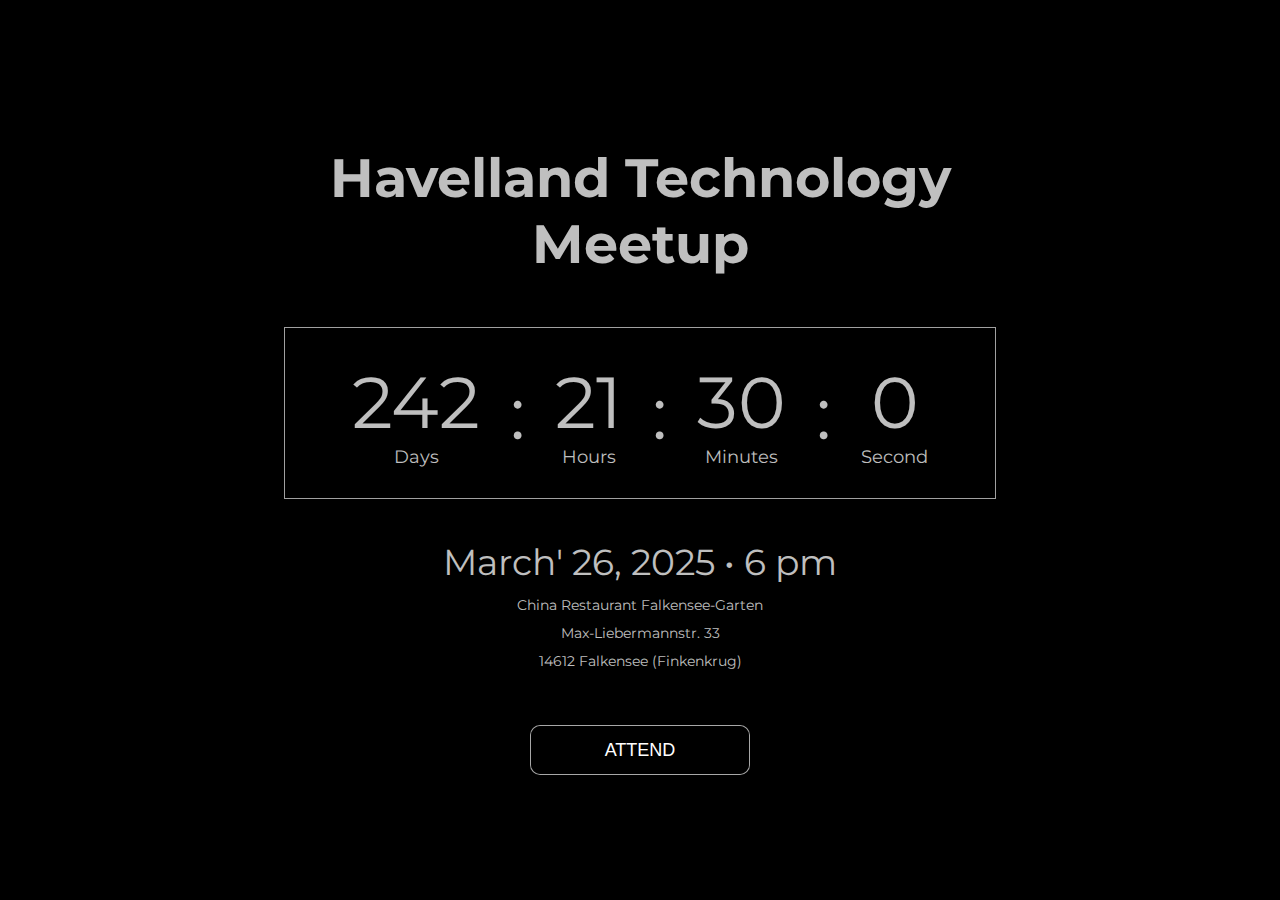
==== thirt_meetup_2/index.html @ 4dd6de37 "new version" ====
<!DOCTYPE html>
<html lang="en">
<head>
    <meta charset="UTF-8">
    <link rel="stylesheet" href="css/style.css">
    <title>HVLTech</title>
    <link rel="preconnect" href="https://fonts.googleapis.com">
    <link rel="preconnect" href="https://fonts.gstatic.com" crossorigin>
    <link href="https://fonts.googleapis.com/css2?family=Lexend:wght@100..900&family=Luckiest+Guy&family=Monoton&family=Montserrat:ital,wght@0,100..900;1,100..900&display=swap" rel="stylesheet">
</head>
<body>
<div class="main-container">
    <h1>Havelland Technology<br>Meetup</h1>
    <div class="countdown-container">
        <ul>
            <li><span id="days"></span>Days</li>
            <li><span>:</span></li>
            <li><span id="hours"></span>Hours</li>
            <li><span>:</span></li>
            <li><span id="minutes"></span>Minutes</li>
            <li><span>:</span></li>
            <li><span id="seconds"></span>Second</li>
        </ul>
    </div>
    <div class="date-conatiner">
        <p>March' 26, 2025 • 6 pm</p>
        <p><span>China Restaurant Falkensee-Garten<br>Max-Liebermannstr. 33<br>14612 Falkensee (Finkenkrug)</span></p>
    </div>

        <button class="glow-on-hover" type="button">ATTEND</button>
</div>

<script src="Javascript/index.js"></script>
</body>
</html>
---- thirt_meetup_2/css/style.css ----
*{
    margin: 0;
    padding: 0;
    box-sizing: border-box;
}
body{

    background:black;
    background-position: center;
    background-size: cover;
    background-repeat: no-repeat;
    width: 100%;
    height: 100vh;
    color: rgba(255, 255, 255, 0.75);
    font-size: 18px;
    display: flex;
    justify-content: center;
}

.main-container{
    display: flex;
    justify-content: center;
    align-items: center;
    flex-direction: column;
    width: 100%;
    height: 100%;
    font-family: "Montserrat", sans-serif;
    font-optical-sizing: auto;
    font-weight: 400;
    font-style: normal;
}

h1{
    font-size: 3em;
    padding: 20px 40px 50px 40px;
    text-align: center;
}

.countdown-container{
    display: flex;
    justify-content: center;
    align-items: center;
    border: solid 1px rgba(255, 255, 255, 0.63);
    padding: 30px 67px;
}
ul {
    list-style: none;
    display: flex;
    justify-content: center;
    align-items: center;
    flex-direction: row;
    gap: 30px;
}
ul li {
    display: flex;
    justify-content: center;
    align-items: center;
    flex-direction: column;
}
ul li span {
    font-size: 4em;
}

.date-conatiner{
    text-align: center;
    font-size: 1em;
    padding: 50px;
    line-height: 1.5em;
}
.date-conatiner p span{
    font-size:0.8em
}

.date-conatiner p:nth-child(1){
    font-size: 2em;
    padding-bottom: 15px ;
}


.glow-on-hover {
    width: 220px;
    height: 50px;
    border: solid 1px rgba(255, 255, 255, 0.63);
    outline: none;
    color: #fff;
    background: #111;
    cursor: pointer;
    position: relative;
    z-index: 0;
    border-radius: 10px;
    font-size: 1em;
}

.glow-on-hover:before {
    content: '';
    background: linear-gradient(45deg, #ff0000, #ff7300, #fffb00, #48ff00, #00ffd5, #002bff, #7a00ff, #ff00c8, #ff0000);
    position: absolute;
    top: -2px;
    left:-2px;
    background-size: 400%;
    z-index: -1;
    filter: blur(5px);
    width: calc(100% + 4px);
    height: calc(100% + 4px);
    animation: glowing 20s linear infinite;
    opacity: 0;
    transition: opacity .3s ease-in-out;
    border-radius: 10px;
}

.glow-on-hover:active {
    color: #000
}

.glow-on-hover:active:after {
    background: transparent;
}

.glow-on-hover:hover:before {
    opacity: 1;
}

.glow-on-hover:after {
    z-index: -1;
    content: '';
    position: absolute;
    width: 100%;
    height: 100%;
    background: black;
    left: 0;
    top: 0;
    border-radius: 10px;
}

@keyframes glowing {
    0% { background-position: 0 0; }
    50% { background-position: 400% 0; }
    100% { background-position: 0 0; }
}

@media (max-width: 767px){
    .glow-on-hover {
        width: 420px;
        height: 120px;
        font-size: 1.4em;
        padding: 20px 0 20px 0;
    }
    .main-container{
        padding-top: 700px;
        font-size: 2em;
    }
    .countdown-container{
        padding: 30px 37px;
    }

    ul li span {
        font-size: 3em;
    }
    .date-conatiner p:nth-child(1){
        font-size: 1.3em;
        padding-bottom: 15px ;
    }
}
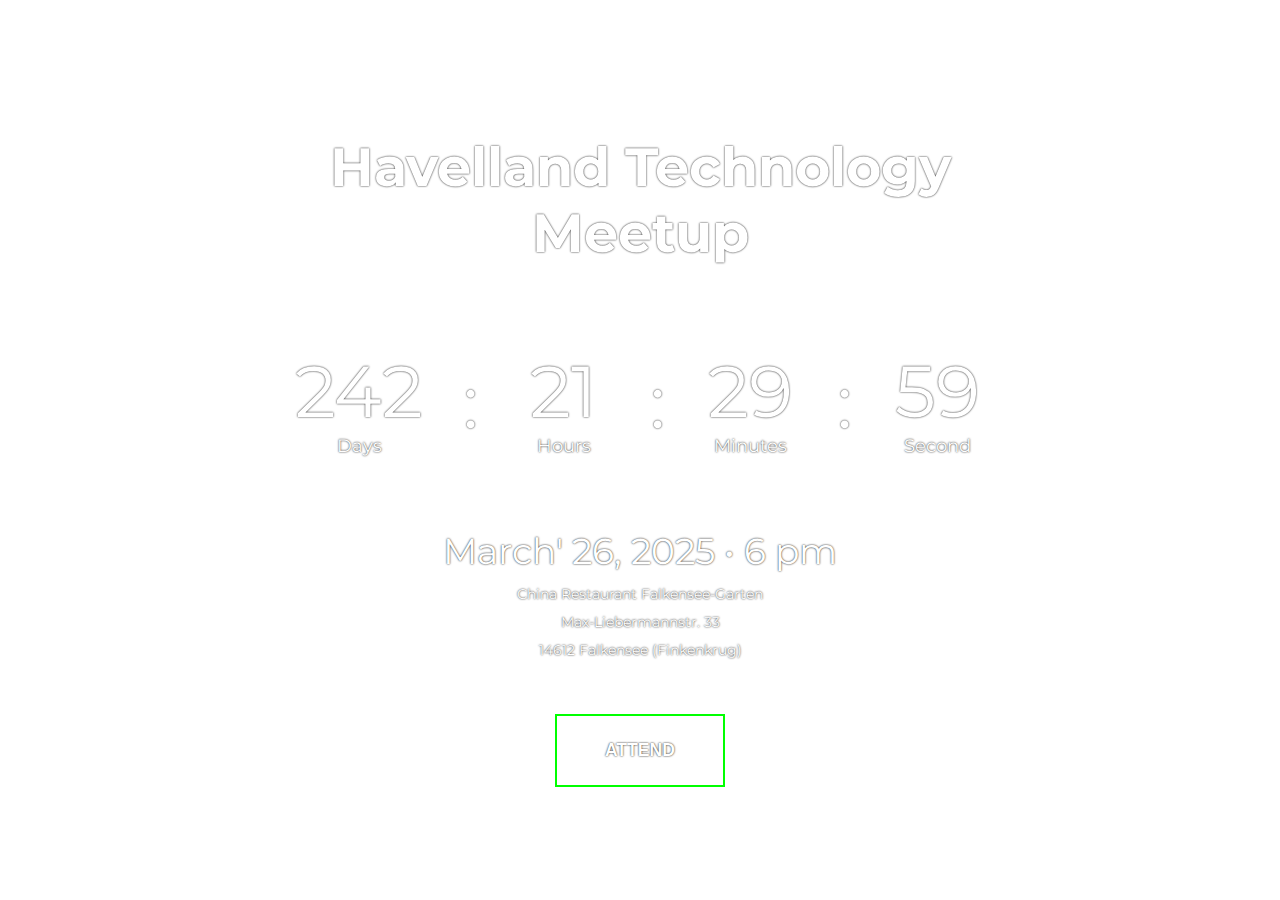
==== commit 2d76cbe9: "ready to deploy" ====
--- a/thirt_meetup_2/index.html
+++ b/thirt_meetup_2/index.html
@@ -27,7 +27,10 @@
         <p><span>China Restaurant Falkensee-Garten<br>Max-Liebermannstr. 33<br>14612 Falkensee (Finkenkrug)</span></p>
     </div>
 
-        <button class="glow-on-hover" type="button">ATTEND</button>
+    <button class="btn matrix">
+        <span>ATTEND</span>
+        <div class="code-rain"></div>
+    </button>
 </div>
 
 <script src="Javascript/index.js"></script>
--- a/thirt_meetup_2/css/style.css
+++ b/thirt_meetup_2/css/style.css
@@ -3,18 +3,24 @@
     padding: 0;
     box-sizing: border-box;
 }
+html, body {
+    width: 100%;
+    height: 100%;
+}
 body{
-
-    background:black;
+    background-image: url("../image/erde.jpg");
+    /*background:black;*/
     background-position: center;
     background-size: cover;
     background-repeat: no-repeat;
     width: 100%;
     height: 100vh;
-    color: rgba(255, 255, 255, 0.75);
+    color: rgb(255, 255, 255);
+    text-shadow: 0 0 2px black;
     font-size: 18px;
     display: flex;
     justify-content: center;
+    align-items: center;
 }
 
 .main-container{
@@ -40,7 +46,7 @@
     display: flex;
     justify-content: center;
     align-items: center;
-    border: solid 1px rgba(255, 255, 255, 0.63);
+    border: solid 1px rgb(255, 255, 255);
     padding: 30px 67px;
 }
 ul {
@@ -49,7 +55,6 @@
     justify-content: center;
     align-items: center;
     flex-direction: row;
-    gap: 30px;
 }
 ul li {
     display: flex;
@@ -59,8 +64,13 @@
 }
 ul li span {
     font-size: 4em;
+    min-width: 1.3em;
+    text-align: center;
 }
 
+ul li span:nth-child(even) {
+
+}
 .date-conatiner{
     text-align: center;
     font-size: 1em;
@@ -76,77 +86,68 @@
     padding-bottom: 15px ;
 }
 
-
-.glow-on-hover {
-    width: 220px;
-    height: 50px;
-    border: solid 1px rgba(255, 255, 255, 0.63);
-    outline: none;
+.btn {
+    position: relative;
+    padding: 1.5rem 3rem;
+    font-size: 1.1rem;
+    font-weight: 600;
     color: #fff;
-    background: #111;
+    text-shadow: 0 0 2px black;
+    background: none;
+    border: none;
     cursor: pointer;
-    position: relative;
-    z-index: 0;
-    border-radius: 10px;
-    font-size: 1em;
+    overflow: hidden;
+    transition: all 0.4s ease;
 }
 
-.glow-on-hover:before {
-    content: '';
-    background: linear-gradient(45deg, #ff0000, #ff7300, #fffb00, #48ff00, #00ffd5, #002bff, #7a00ff, #ff00c8, #ff0000);
-    position: absolute;
-    top: -2px;
-    left:-2px;
-    background-size: 400%;
-    z-index: -1;
-    filter: blur(5px);
-    width: calc(100% + 4px);
-    height: calc(100% + 4px);
-    animation: glowing 20s linear infinite;
-    opacity: 0;
-    transition: opacity .3s ease-in-out;
-    border-radius: 10px;
+.matrix {
+    background: transparent;
+    border: 2px solid #0f0;
+    color: white;
 }
 
-.glow-on-hover:active {
-    color: #000
+.code-rain {
+    position: absolute;
+    inset: 0;
+    background: linear-gradient(
+            180deg,
+            rgba(0, 255, 0, 0) 0%,
+            rgba(0, 255, 0, 0.2) 50%,
+            rgba(0, 255, 0, 0) 100%
+    );
+    opacity: 0;
+    transition: 0.3s;
+}
+.matrix:hover{
+    border: 2px solid #0f0;
+
 }
 
-.glow-on-hover:active:after {
-    background: transparent;
+.matrix:hover .code-rain {
+    opacity: 1;
+    animation: rain 2s linear infinite;
+
 }
 
-.glow-on-hover:hover:before {
-    opacity: 1;
-}
+@keyframes rain {
+    0% {
+        transform: translateY(-100%);
 
-.glow-on-hover:after {
-    z-index: -1;
-    content: '';
-    position: absolute;
-    width: 100%;
-    height: 100%;
-    background: black;
-    left: 0;
-    top: 0;
-    border-radius: 10px;
-}
+    }
+    100% { transform: translateY(100%);
 
-@keyframes glowing {
-    0% { background-position: 0 0; }
-    50% { background-position: 400% 0; }
-    100% { background-position: 0 0; }
+    }
 }
 
 @media (max-width: 767px){
-    .glow-on-hover {
-        width: 420px;
-        height: 120px;
-        font-size: 1.4em;
-        padding: 20px 0 20px 0;
+    body{
+        min-height: 100vh;
+    }
+    h1{
+        padding-top: 500px;
     }
     .main-container{
-        padding-top: 700px;
+        padding-top: 100px;
         font-size: 2em;
     }
     .countdown-container{
@@ -154,10 +155,19 @@
     }
 
     ul li span {
-        font-size: 3em;
+        font-size: 2.5em;
+        min-width: 1em;
     }
     .date-conatiner p:nth-child(1){
         font-size: 1.3em;
         padding-bottom: 15px ;
     }
+    .btn {
+        padding: 4rem 10rem;
+        font-size: 1.8rem;
+        justify-content: center;
+        align-items: center;
+        display: flex;
+    }
+
 }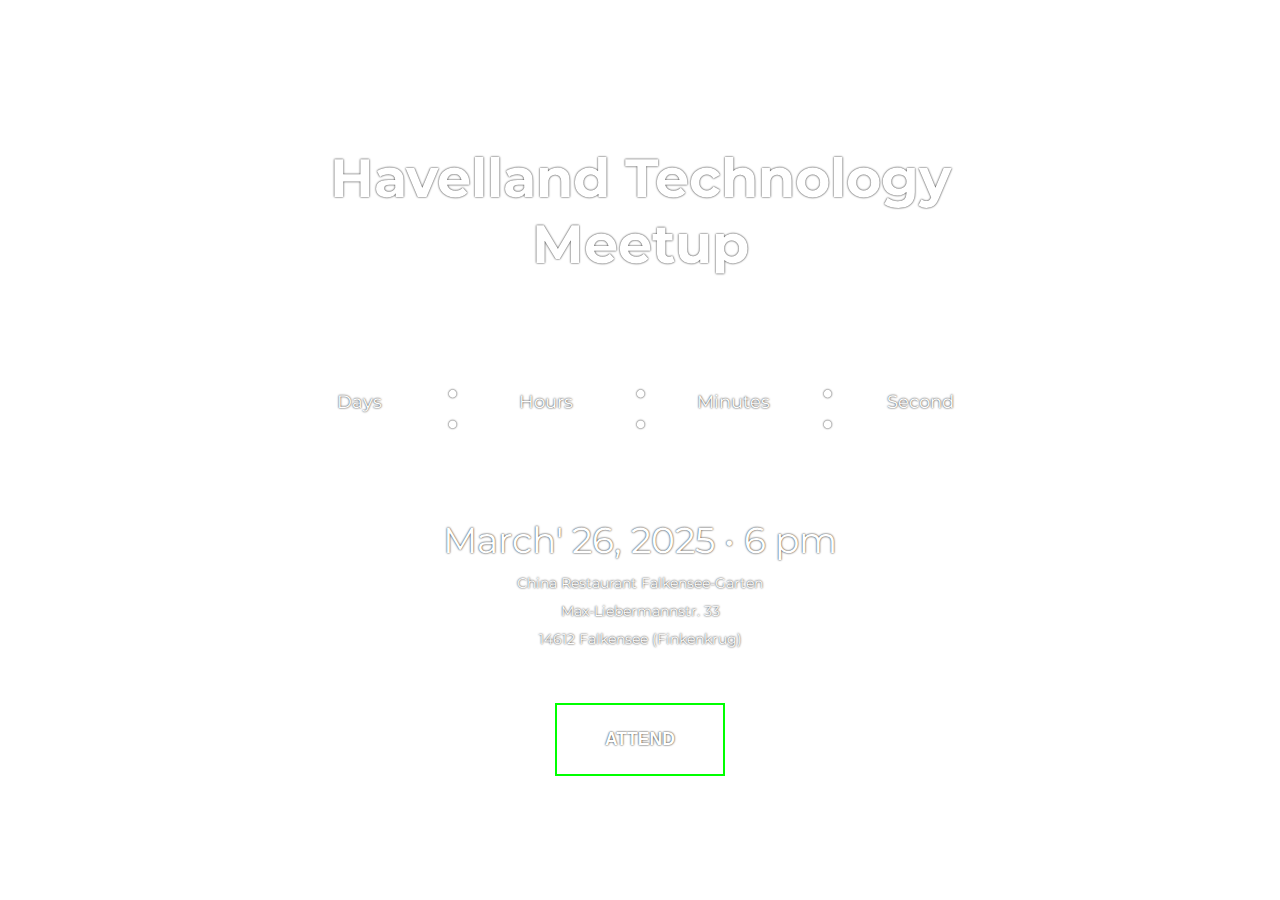
==== commit caff9c15: "time work is ready to deploy" ====
--- a/thirt_meetup_2/index.html
+++ b/thirt_meetup_2/index.html
@@ -11,7 +11,7 @@
 <body>
 <div class="main-container">
     <h1>Havelland Technology<br>Meetup</h1>
-    <div class="countdown-container">
+    <div class="countdown-container" id="countdown">
         <ul>
             <li><span id="days"></span>Days</li>
             <li><span>:</span></li>
